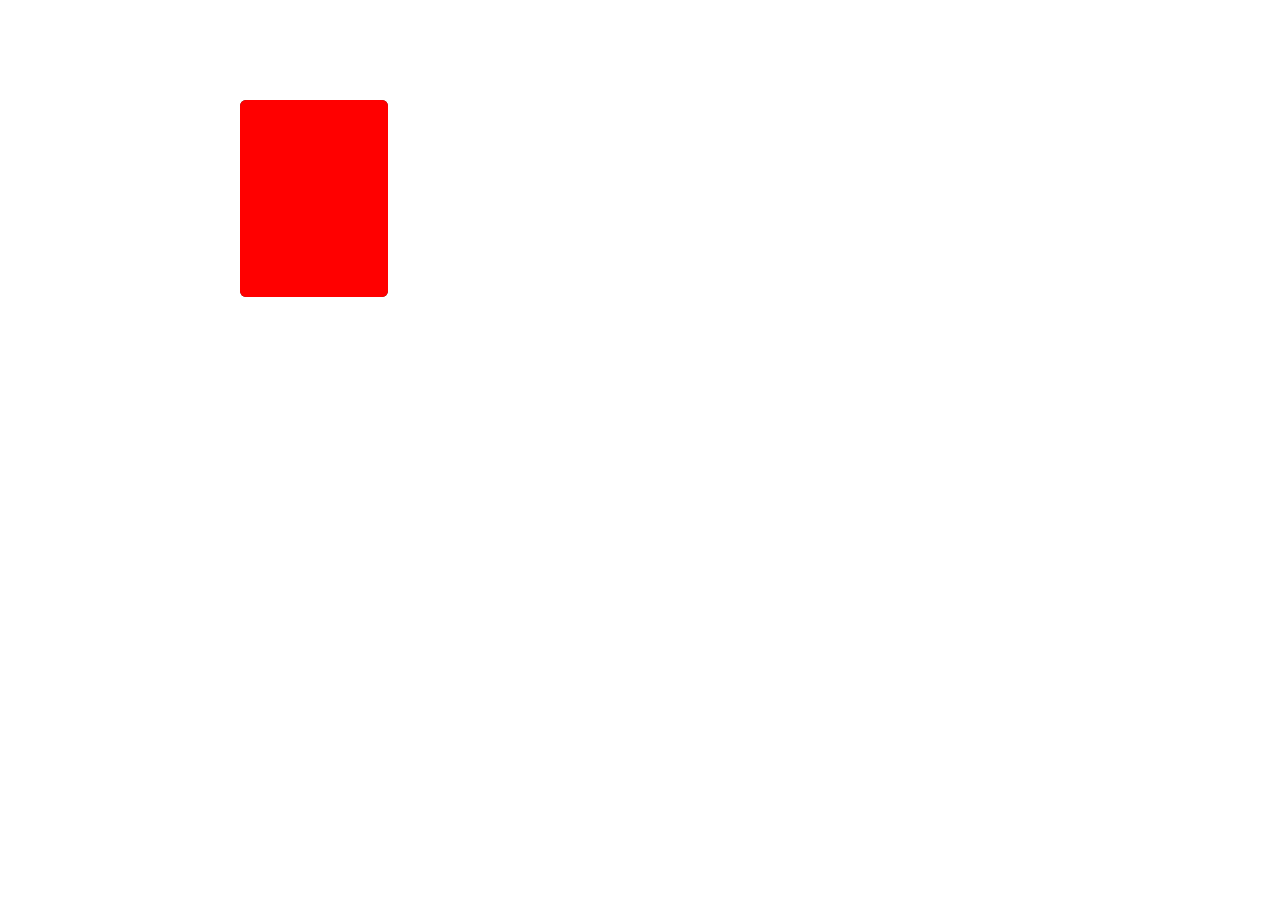
==== pages/game.html @ 418f904b "Memory Game - Celeste" ====
<!DOCTYPE html>
<html lang="en">
    <head>
        <meta charset="UTF-8">
        <meta name="viewport" content="width=device-width, initial-scale=1.0">
        <link rel="stylesheet" href="../css/default.css">
        <link rel="stylesheet" href="../css/game.css">
        
        <script defer src="../script/game.js"></script>
        <title>Game</title>
    </head>
    <body>
        <div class="grid"> 
            <div class="card">
                <div class="face front"></div>
                <div class="face back"></div> 
            </div>
        </div>
    
    </body>
</html>
---- css/default.css ----
*{  
    margin: 0;
    padding: 0;
    box-sizing: border-box;
    list-style: none;
    border: none;
    font-family: 'Retro Gaming';
}
---- css/game.css ----
.grid {
    display: grid;
    grid-template-columns:repeat(5, 1fr);
    gap: 15px;
    width: 100%;
    max-width: 800px;
    margin: 100px auto;
}

.card {
    aspect-ratio: 3/4;
    width: 100%;
    background-color: #333;
    border-radius: 6px;
    position: relative;
    transition: all 400ms ease;
    transform-style: preserve-3d;
}

.card:hover{
    transform: rotateY(180deg);
}

.face {
    width: 100%;
    height: 100%;
    position: absolute;
    border-radius: 6px;
    
}

.front {
    background-color: red;
}

.back {
    background-image: url('../imagens/back.png');
    background-size: cover;
    background-position: top;
    backface-visibility: hidden;
}
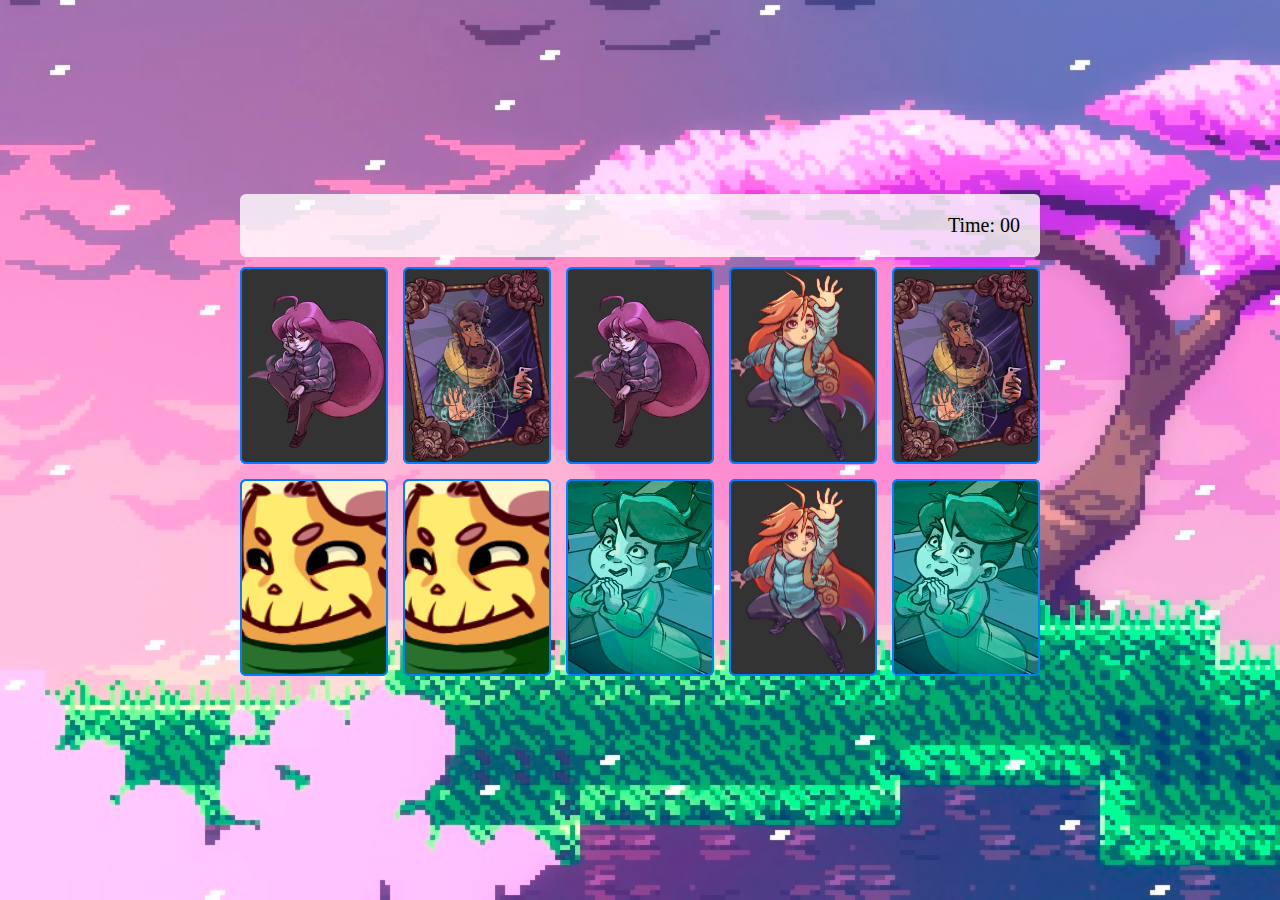
==== commit a14ef426: "Logica do jogo + Finalização" ====
--- a/pages/game.html
+++ b/pages/game.html
@@ -9,13 +9,15 @@
         <script defer src="../script/game.js"></script>
         <title>Game</title>
     </head>
+
     <body>
-        <div class="grid"> 
-            <div class="card">
-                <div class="face front"></div>
-                <div class="face back"></div> 
-            </div>
-        </div>
-    
+        <main>
+            <header>
+                <span class="player"></span>
+                <span>Time: <span class="time">00</span></span>
+            </header>
+            
+            <div class="grid"></div>
+        </main>
     </body>
 </html>--- a/css/game.css
+++ b/css/game.css
@@ -1,42 +1,91 @@
+main {
+    display: flex;
+    flex-direction: column;
+    width: 100%;
+    background-image: url('../imagens/background.png');
+    background-size: cover;
+    min-height: 100vh;
+    align-items: center;
+    justify-content: center;
+    padding: 20px 20px 50px;
+
+}
+
+header {
+width: 100%;
+max-width: 800px;
+display: flex;
+align-items: center;
+justify-content: space-between;
+padding: 20px;
+background-color: rgba(255,255,255,0.8);
+color: black;
+border-radius: 6px;
+margin-bottom: 10px;
+font-size: 1.25em;
+}
+
+.background{
+    width: 100%;
+    height: 100vh;
+    background-image: url('../imagens/background.png');
+    background-position: top;
+    background-size: cover;
+}
+
+.scoreboard{
+    
+    background-color: purple;
+}
+
 .grid {
     display: grid;
     grid-template-columns:repeat(5, 1fr);
     gap: 15px;
     width: 100%;
     max-width: 800px;
-    margin: 100px auto;
+    margin: 0 auto;
 }
 
 .card {
     aspect-ratio: 3/4;
     width: 100%;
-    background-color: #333;
     border-radius: 6px;
     position: relative;
     transition: all 400ms ease;
     transform-style: preserve-3d;
 }
 
-.card:hover{
+.reveal_card{
     transform: rotateY(180deg);
 }
+
+
 
 .face {
     width: 100%;
     height: 100%;
     position: absolute;
     border-radius: 6px;
-    
+    background-size: cover;
+    background-position: top;
+    border: 2px solid #007FFF;
 }
 
 .front {
-    background-color: red;
+    background-color: #333;
+    transform: rotateY(180deg);
+}
+
+
+.disabled_front{
+    filter: saturate(0);
+    opacity: 0.75;
+    transition: all 600ms ease;
 }
 
 .back {
     background-image: url('../imagens/back.png');
-    background-size: cover;
-    background-position: top;
     backface-visibility: hidden;
 }
 
